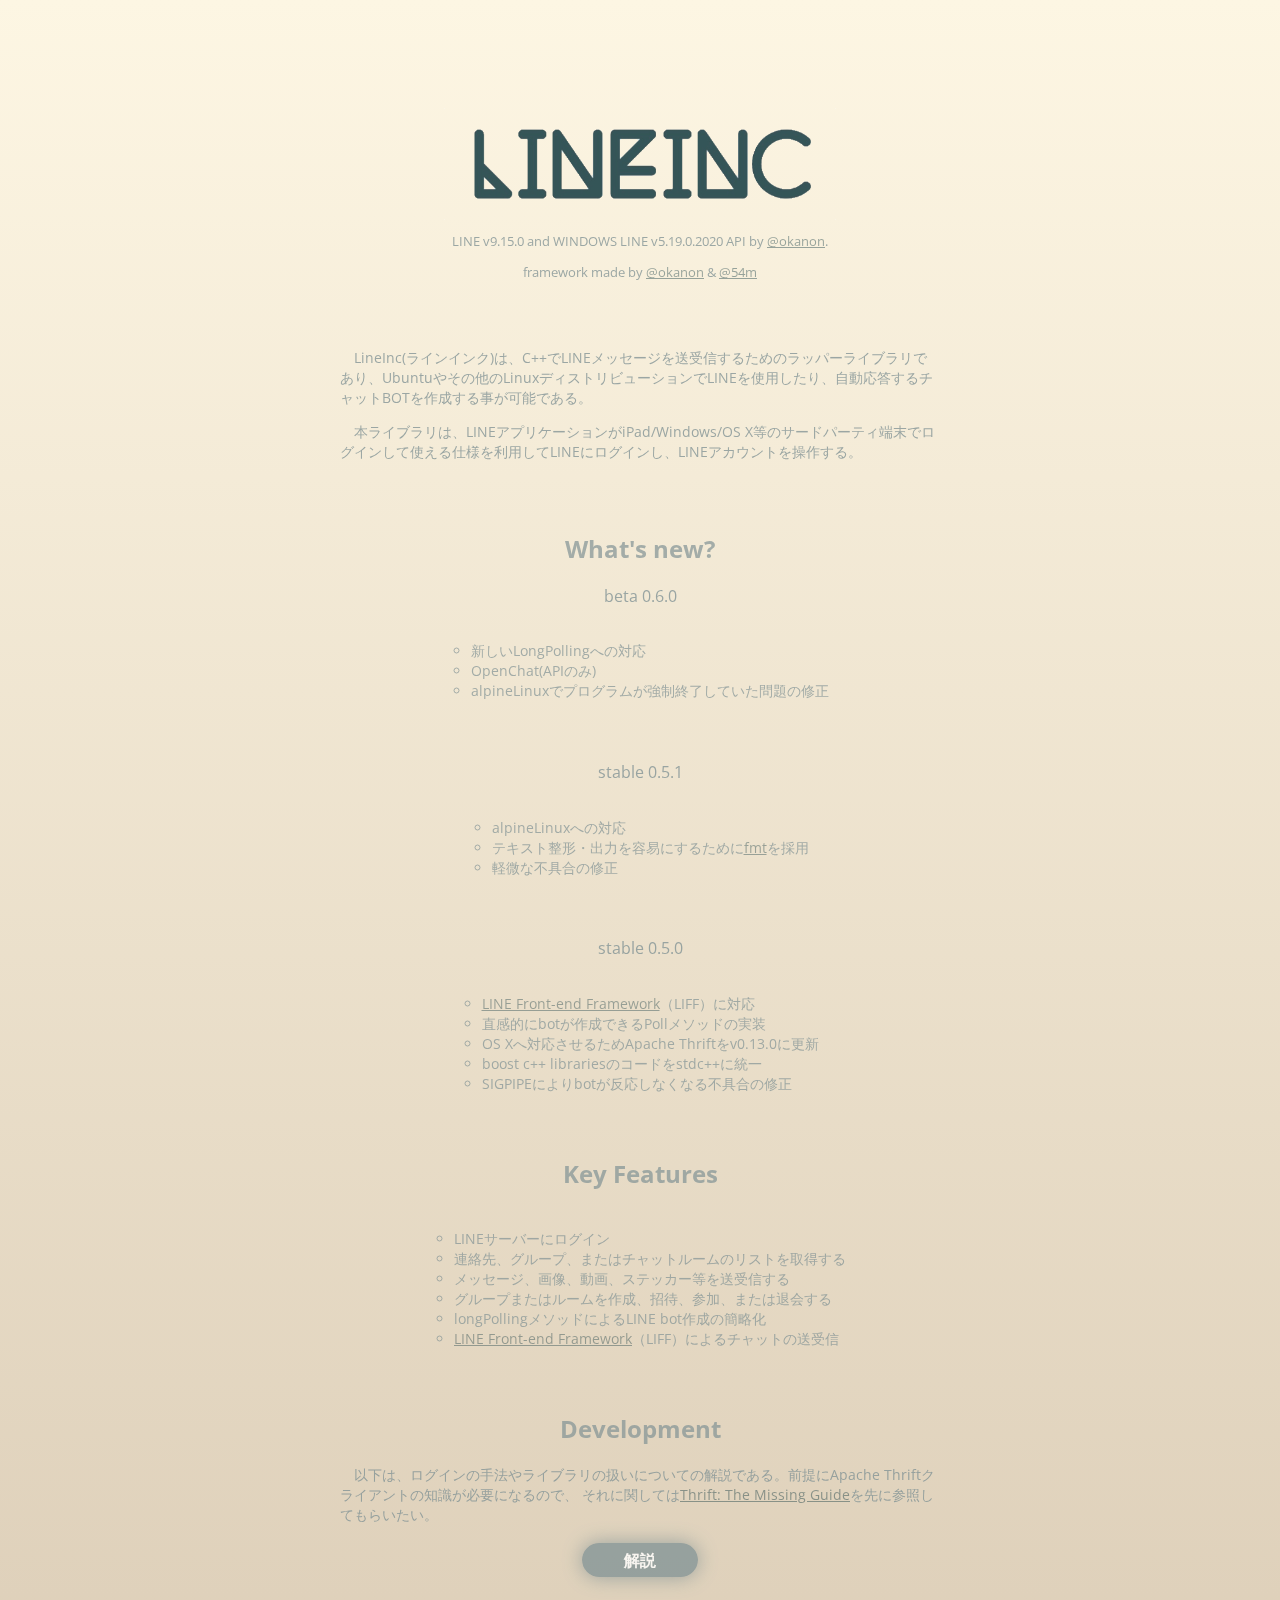
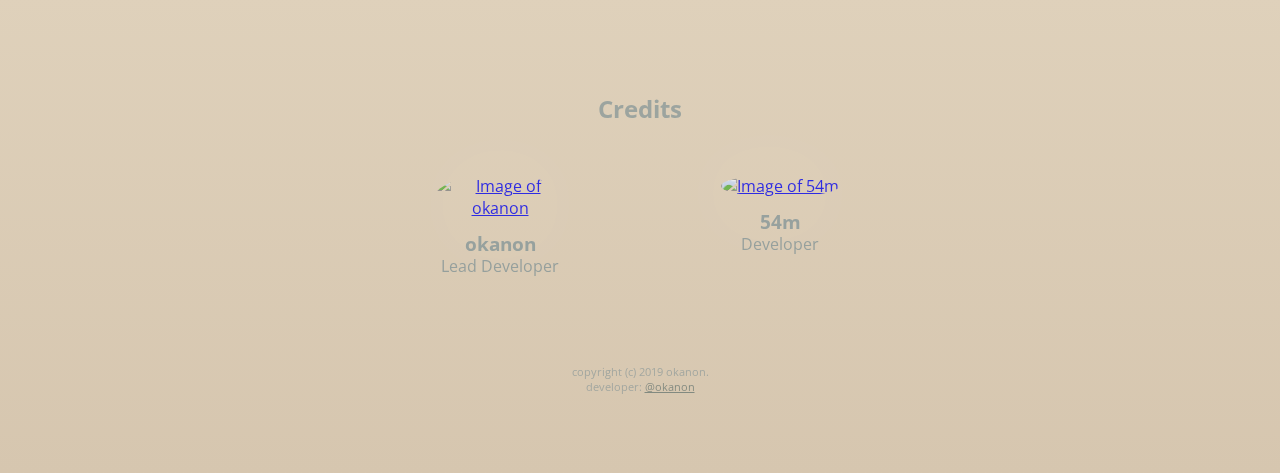
==== index.html @ 4365b8fc "Update index.html" ====
<html lang="ja">
  <head>
    <meta charset="utf-8">
    <meta http-equiv="X-UA-Compatible" content="IE=edge,chrome=1">
    <meta http-equiv="content-language" content="ja">
    <meta name="viewport" content="width=device-width, initial-scale=1, maximum-scale=1">

    <title>LineInc</title>
    <meta property="og:title" content="LineInc">
    <meta property="og:locale" content="ja_JP">
    <meta name="description" content="LineBot">
    <meta property="og:description" content="LineBot">
    <script src="https://code.jquery.com/jquery-3.2.1.min.js"></script>
 
    <link href="./css/main.css" rel="stylesheet">
    <link href="./css/home.css" rel="stylesheet">
    <link rel="stylesheet" href="https://use.fontawesome.com/releases/v5.6.1/css/all.css" integrity="sha384-gfdkjb5BdAXd+lj+gudLWI+BXq4IuLW5IT+brZEZsLFm++aCMlF1V92rMkPaX4PP" crossorigin="anonymous">
    <link href="https://fonts.googleapis.com/css?family=Open+Sans" rel="stylesheet">
  </head>

  <body>
    <a href="."><img class="logo_size" src="logo.png" ></a>
    <p class="credits-top">LINE v9.15.0 and WINDOWS LINE v5.19.0.2020 API by <a class="line-link" href="https://github.com/okanon" target="_blank">@okanon</a>.</p>
    <p class="credits-top">framework made by <a class="line-link" href="https://github.com/okanon" target="_blank">@okanon</a> &amp; <a class="line-link" href="https://github.com/54mch4n" target="_blank">@54m</a></p>
    
    <div style="padding-top: 40px;">
      <p class="description">
        LineInc(ラインインク)は、C++でLINEメッセージを送受信するためのラッパーライブラリであり、Ubuntuやその他のLinuxディストリビューションでLINEを使用したり、自動応答するチャットBOTを作成する事が可能である。
      </p>
      <p class="description">
        本ライブラリは、LINEアプリケーションがiPad/Windows/OS X等のサードパーティ端末でログインして使える仕様を利用してLINEにログインし、LINEアカウントを操作する。</p>
      </p>
    </div>
  
    <h2 style="padding-top: 50px; opacity: 0.9">What's new?</h2>
    <p>beta 0.6.0</p>
    <ol class="dotted-list">
      <li>新しいLongPollingへの対応</li>
      <li>OpenChat(APIのみ)</li>
      <li>alpineLinuxでプログラムが強制終了していた問題の修正</li>
    </ol>
  
    <p>stable 0.5.1</p>
    <ol class="dotted-list">
      <li>alpineLinuxへの対応</li>
      <li>テキスト整形・出力を容易にするために<a class="line-link" href="https://github.com/fmtlib/fmt" target="_blank">fmt</a>を採用</li>
      <li>軽微な不具合の修正</li>
    </ol>
  
    <p>stable 0.5.0</p>
    <ol class="dotted-list">
      <li><a class="line-link" href="https://developers.line.biz/ja/docs/liff/overview/">LINE Front-end Framework</a>（LIFF）に対応</li>
      <li>直感的にbotが作成できるPollメソッドの実装</li>
      <li>OS Xへ対応させるためApache Thriftをv0.13.0に更新</li>
      <li>boost c++ librariesのコードをstdc++に統一</li>
      <li>SIGPIPEによりbotが反応しなくなる不具合の修正</li>
    </ol>
  
    <h2 style="opacity: 0.9;">Key Features</h2>
    <ol class="dotted-list">
      <li>LINEサーバーにログイン</li>
      <li>連絡先、グループ、またはチャットルームのリストを取得する</li>
      <li>メッセージ、画像、動画、ステッカー等を送受信する</li>
      <li>グループまたはルームを作成、招待、参加、または退会する</li>
      <li>longPollingメソッドによるLINE bot作成の簡略化</li>
      <li><a class="line-link" href="https://developers.line.biz/ja/docs/liff/overview/">LINE Front-end Framework</a>（LIFF）によるチャットの送受信</li>
    </ol>
    
    <h2 style="opacity: 0.9;">Development</h2>
    <p class="description">
      以下は、ログインの手法やライブラリの扱いについての解説である。前提にApache Thriftクライアントの知識が必要になるので、
      それに関しては<a class="line-link" href="http://diwakergupta.github.io/thrift-missing-guide/" target="_blank">Thrift: The Missing Guide</a>を先に参照してもらいたい。
    </p>
    <div style="padding-top: 10px;">
      <a class="ellipse-btn" href="devel.html" rel="nofollow">解説</a>
    </div>
  
    <h2 style="padding-top: 100px; margin-bottom: -30px; opacity: 0.9">Credits</h2>
  
    <div class="home">
      <div id="team" class="section">
        <div class="members">
          <div data-aos="zoom-out" data-aos-duration="600">
            <a href="https://github.com/okanon" target="_blank">
              <img src="https://avatars.githubusercontent.com/okanon" alt="Image of okanon">
            </a>

            <h3 style="margin-top: -3px;">okanon</h3>
            <p style="margin-top: -20px;">Lead Developer</p>
            
            <div class="flex">
              <a class="social-icon" href="https://github.com/okanon" target="_blank">
                <i class="fab fa-github fa-lg git-color"></i>
              </a>
              <a class="social-icon" href="https://github.com/okanon" target="_blank">
                <i class="fab fa-twitter fa-lg tw-color"></i>
              </a>
            </div>
          </div>
        
          <div data-aos="zoom-out" data-aos-duration="600">
            <a href="https://www.twitter.com/__54m__" target="_blank">
              <img src="https://avatars.io/twitter/__54m__/large" alt="Image of 54m">
            </a>
          
            <h3 style="margin-top: -3px;">54m</h3>
            <p style="margin-top: -20px;">Developer</p>
          
            <a class="social-icon" href="https://www.twitter.com/__54m__" target="_blank">
              <i class="fab fa-twitter fa-lg tw-color"></i>
            </a>
          </div>
        </div>
      <div>
    </div>
  
    <footer>
      <p style="padding-top: 30px;" class="warning-message">
        copyright (c) 2019 okanon.<br>
        developer: <a class="line-link" href="https://github.com/okanon" target="_blank">@okanon</a>
      </p>
    </footer>

    <script type="text/javascript">
          $(document).ready(function () {
              $('body').fadeIn(1200);
          });
    </script>
  </body>


</html>
---- css/main.css ----
@font-face {
    font-family: "kozL";
    src: url(KozGoPr6N-Light.otf);
}

body {
    background: linear-gradient(0deg, rgb(214, 198, 175), rgb(253, 246, 227));
    color: #839496;
    font-family: 'Open Sans', Meiryo, sans-serif;
    padding-top: 100px !important;
    max-width: 980px;
    margin-right: auto;
    margin-left: auto;
    display: block;
    text-align: center !important;
    display: none;
}

.ellipse-btn {
    color: white;
    text-decoration: none;
    background: #839496;
    box-shadow: 0px 0px 20px #839496;
    padding-top: 6px !important;
    padding-right: 42px !important;
    padding-left: 42px !important;
    padding-bottom: 6px !important;
    border-radius: 100px;
    font-weight: bold;
}

.credits-top {
    font-size: 0.80em;
    padding-right: 10px;
    padding-left: 10px;
    color: rgba(131, 148 150, 0.5);
}

.dotted-list {
    display: inline-block;
    padding: 30px;
    padding-left: 50px;
    padding-top: 5px !important;
    text-align: left;
    opacity: 0.9;
    list-style-type: circle;
    font-size: 0.85em;
}

.warning-message {
    font-size: 0.7em;
    color: rgba(131, 148, 150, 0.8);
}

.line-link {
    color: rgba(0, 43, 54, 0.5);
    text-decoration: underline;
}

.logo_size {
    width: 40%;
}

@media only screen and (max-device-width: 480px) {
    .logo_size {
        width: 50%;
    }
}

.description {
    max-width: 600px;
    margin-left: auto;
    margin-right: auto;
    text-align: left;
    font-size: 14px;
    text-indent: 1em;
}

.tw-color {
    color: #5da8dc !important;
    }

.git-color {
    color: #000 !important;
}
    
.flex {
    display: flex;
    flex-direction: row;
    justify-content: space-around;
    width: 70px;
}
---- css/home.css ----
.home {
  text-align: center
}

.home .section {
  display: flex;
  flex-direction: column;
  align-items: center;
  justify-content: center;
  padding: 60px
}

.home .section .icon-mock {
  border-radius: 30px;
  background: #3498DB;
  color: #fff;
  width: 120px;
  height: 120px;
  text-align: center;
  font-weight: 600;
  font-size: 30px;
  display: flex;
  align-items: center;
  justify-content: center
}

.home .section>div {
  max-width: 1200px
}

@media (max-width: 420px) {
  .home .section {
    padding: 40px
  }
}

@media (max-width: 420px) {
  .home .section#about .iphone {
    width: 85%;
    margin-bottom: 40px
  }
}

.home .section#team h2 {
  margin-bottom: 65px
}

.home .section#team .members {
  display: flex;
  flex-direction: row;
  flex-wrap: wrap;
  justify-content: center;
  margin-bottom: 10px
}

.home .section#team .members>div {
  display: flex;
  flex-direction: column;
  align-items: center;
  margin: 20px;
  margin-bottom: 20px;
  margin-top: 20px;
  transition: 0.8s cubic-bezier(0.2, 0.8, 0.2, 1);
  min-width: 240px
}

.home .section#team .members>div>a>img {
  border-radius: 50%;
  max-width: 130px;
  margin-bottom: 15px;
  transition: 0.8s cubic-bezier(0.2, 0.8, 0.2, 1);
  -webkit-filter: drop-shadow(0px 6px 50px #efefef);
  filter: drop-shadow(0px 6px 50px #efefef)
}

.home .section#team .members>div>a>img:hover {
  transform: scale(1.1, 1.1);
  transform: translateY(-5px)
}

.home .section#team .members>div>a>img:active {
  transform: scale(0.95);
  opacity: 0.7
}

}

.home .section#team .members>div .social-icon {
  font-size: 20px
}

.home .section#team .members>div .social-icon:hover {
  opacity: 0.7
}

.home .section#team .members>div .social-icon:active {
  opacity: 0.5
}

@media (max-width: 420px) {
  .home .section#team .members>div>a>img {
    margin-bottom: 10px;
    max-width: 95px
  }
  .home .section#team .members>div h3 {
    font-size: 20px
  }
  .home .section#team .members>div p {
    font-size: 16px
  }
}
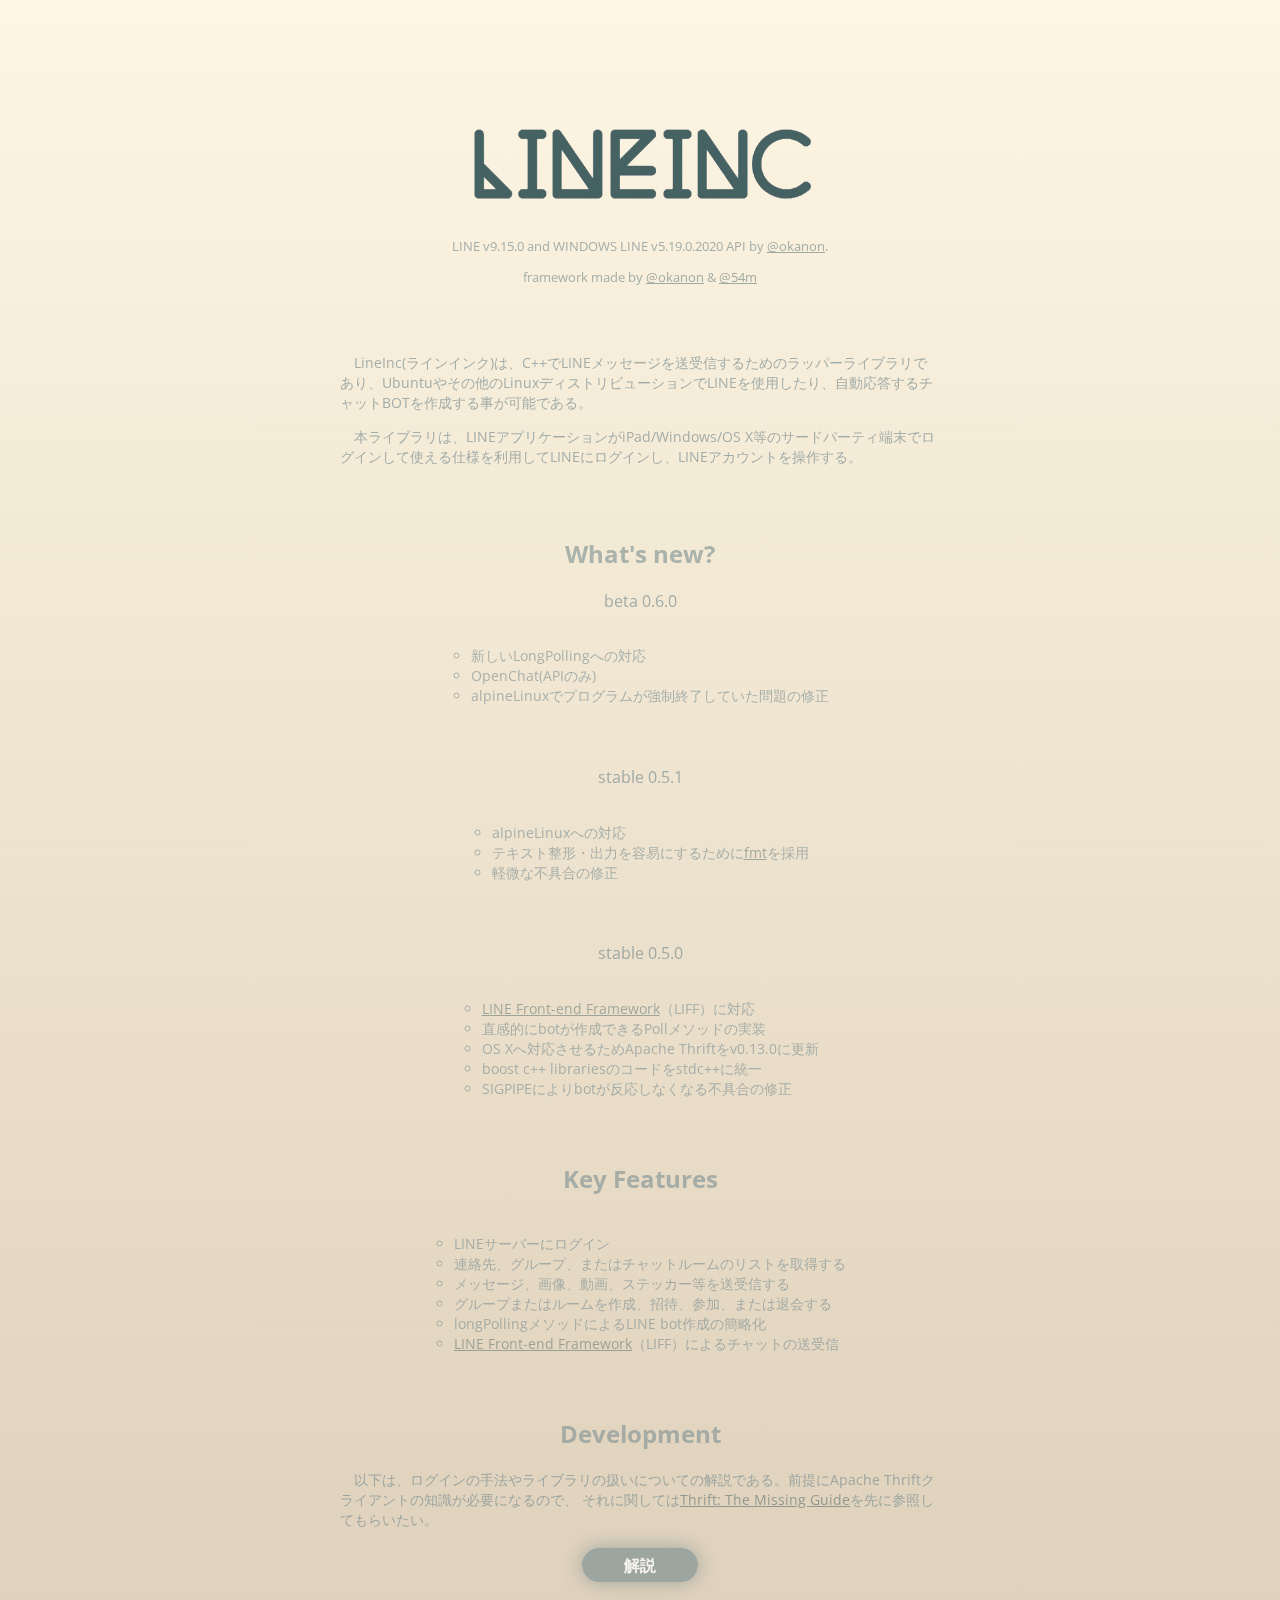
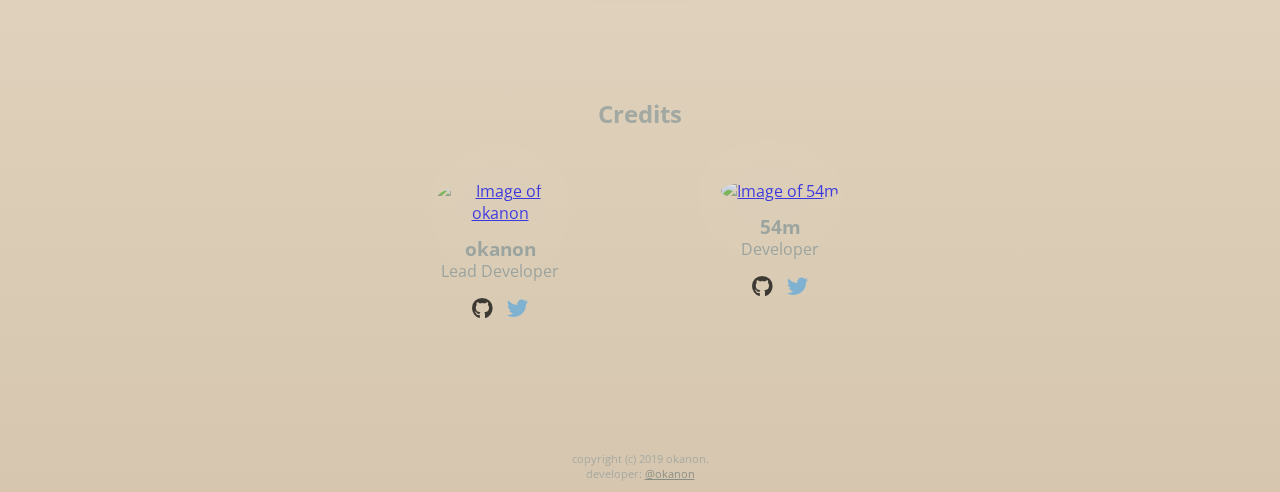
==== commit e6f44bdd: "Update index.html" ====
--- a/index.html
+++ b/index.html
@@ -1,132 +1,129 @@
+<!DOCTYPE html>
 <html lang="ja">
-  <head>
+<head>
     <meta charset="utf-8">
-    <meta http-equiv="X-UA-Compatible" content="IE=edge,chrome=1">
-    <meta http-equiv="content-language" content="ja">
-    <meta name="viewport" content="width=device-width, initial-scale=1, maximum-scale=1">
+    <meta content="IE=edge,chrome=1" http-equiv="X-UA-Compatible">
+    <meta content="ja" http-equiv="content-language">
+    <meta content="width=device-width, initial-scale=1, maximum-scale=1" name="viewport">
 
     <title>LineInc</title>
-    <meta property="og:title" content="LineInc">
-    <meta property="og:locale" content="ja_JP">
-    <meta name="description" content="LineBot">
-    <meta property="og:description" content="LineBot">
+    <meta content="LineInc" property="og:title">
+    <meta content="ja_JP" property="og:locale">
+    <meta content="LineBot" name="description">
+    <meta content="LineBot" property="og:description">
     <script src="https://code.jquery.com/jquery-3.2.1.min.js"></script>
- 
-    <link href="./css/main.css" rel="stylesheet">
-    <link href="./css/home.css" rel="stylesheet">
-    <link rel="stylesheet" href="https://use.fontawesome.com/releases/v5.6.1/css/all.css" integrity="sha384-gfdkjb5BdAXd+lj+gudLWI+BXq4IuLW5IT+brZEZsLFm++aCMlF1V92rMkPaX4PP" crossorigin="anonymous">
+
+    <link href="css/main.css" rel="stylesheet">
+    <link href="css/home.css" rel="stylesheet">
+    <link href="https://use.fontawesome.com/releases/v5.6.1/css/all.css" rel="stylesheet">
     <link href="https://fonts.googleapis.com/css?family=Open+Sans" rel="stylesheet">
-  </head>
-
-  <body>
-    <a href="."><img class="logo_size" src="logo.png" ></a>
+</head>
+<body>
+    <a href="."><img class="logo_size" src="logo.png"></a>
     <p class="credits-top">LINE v9.15.0 and WINDOWS LINE v5.19.0.2020 API by <a class="line-link" href="https://github.com/okanon" target="_blank">@okanon</a>.</p>
     <p class="credits-top">framework made by <a class="line-link" href="https://github.com/okanon" target="_blank">@okanon</a> &amp; <a class="line-link" href="https://github.com/54mch4n" target="_blank">@54m</a></p>
-    
+
     <div style="padding-top: 40px;">
-      <p class="description">
-        LineInc(ラインインク)は、C++でLINEメッセージを送受信するためのラッパーライブラリであり、Ubuntuやその他のLinuxディストリビューションでLINEを使用したり、自動応答するチャットBOTを作成する事が可能である。
-      </p>
-      <p class="description">
-        本ライブラリは、LINEアプリケーションがiPad/Windows/OS X等のサードパーティ端末でログインして使える仕様を利用してLINEにログインし、LINEアカウントを操作する。</p>
-      </p>
+        <p class="description">LineInc(ラインインク)は、C++でLINEメッセージを送受信するためのラッパーライブラリであり、Ubuntuやその他のLinuxディストリビューションでLINEを使用したり、自動応答するチャットBOTを作成する事が可能である。</p>
+        <p class="description">本ライブラリは、LINEアプリケーションがiPad/Windows/OS X等のサードパーティ端末でログインして使える仕様を利用してLINEにログインし、LINEアカウントを操作する。</p>
+        <p></p>
     </div>
-  
+
     <h2 style="padding-top: 50px; opacity: 0.9">What's new?</h2>
     <p>beta 0.6.0</p>
     <ol class="dotted-list">
-      <li>新しいLongPollingへの対応</li>
-      <li>OpenChat(APIのみ)</li>
-      <li>alpineLinuxでプログラムが強制終了していた問題の修正</li>
+        <li>新しいLongPollingへの対応</li>
+        <li>OpenChat(APIのみ)</li>
+        <li>alpineLinuxでプログラムが強制終了していた問題の修正</li>
     </ol>
-  
+
     <p>stable 0.5.1</p>
     <ol class="dotted-list">
-      <li>alpineLinuxへの対応</li>
-      <li>テキスト整形・出力を容易にするために<a class="line-link" href="https://github.com/fmtlib/fmt" target="_blank">fmt</a>を採用</li>
-      <li>軽微な不具合の修正</li>
+        <li>alpineLinuxへの対応</li>
+        <li>
+            テキスト整形・出力を容易にするために<a class="line-link" href="https://github.com/fmtlib/fmt" target="_blank">fmt</a>を採用
+        </li>
+        <li>軽微な不具合の修正</li>
     </ol>
-  
+
     <p>stable 0.5.0</p>
     <ol class="dotted-list">
-      <li><a class="line-link" href="https://developers.line.biz/ja/docs/liff/overview/">LINE Front-end Framework</a>（LIFF）に対応</li>
-      <li>直感的にbotが作成できるPollメソッドの実装</li>
-      <li>OS Xへ対応させるためApache Thriftをv0.13.0に更新</li>
-      <li>boost c++ librariesのコードをstdc++に統一</li>
-      <li>SIGPIPEによりbotが反応しなくなる不具合の修正</li>
+        <li>
+            <a class="line-link" href="https://developers.line.biz/ja/docs/liff/overview/">LINE Front-end Framework</a>（LIFF）に対応
+        </li>
+        <li>直感的にbotが作成できるPollメソッドの実装</li>
+        <li>OS Xへ対応させるためApache Thriftをv0.13.0に更新</li>
+        <li>boost c++ librariesのコードをstdc++に統一</li>
+        <li>SIGPIPEによりbotが反応しなくなる不具合の修正</li>
     </ol>
-  
+
     <h2 style="opacity: 0.9;">Key Features</h2>
     <ol class="dotted-list">
-      <li>LINEサーバーにログイン</li>
-      <li>連絡先、グループ、またはチャットルームのリストを取得する</li>
-      <li>メッセージ、画像、動画、ステッカー等を送受信する</li>
-      <li>グループまたはルームを作成、招待、参加、または退会する</li>
-      <li>longPollingメソッドによるLINE bot作成の簡略化</li>
-      <li><a class="line-link" href="https://developers.line.biz/ja/docs/liff/overview/">LINE Front-end Framework</a>（LIFF）によるチャットの送受信</li>
+        <li>LINEサーバーにログイン</li>
+        <li>連絡先、グループ、またはチャットルームのリストを取得する</li>
+        <li>メッセージ、画像、動画、ステッカー等を送受信する</li>
+        <li>グループまたはルームを作成、招待、参加、または退会する</li>
+        <li>longPollingメソッドによるLINE bot作成の簡略化</li>
+        <li>
+            <a class="line-link" href="https://developers.line.biz/ja/docs/liff/overview/">LINE Front-end Framework</a>（LIFF）によるチャットの送受信
+        </li>
     </ol>
-    
+
     <h2 style="opacity: 0.9;">Development</h2>
-    <p class="description">
-      以下は、ログインの手法やライブラリの扱いについての解説である。前提にApache Thriftクライアントの知識が必要になるので、
-      それに関しては<a class="line-link" href="http://diwakergupta.github.io/thrift-missing-guide/" target="_blank">Thrift: The Missing Guide</a>を先に参照してもらいたい。
-    </p>
+    <p class="description">以下は、ログインの手法やライブラリの扱いについての解説である。前提にApache Thriftクライアントの知識が必要になるので、 それに関しては<a class="line-link" href="http://diwakergupta.github.io/thrift-missing-guide/" target="_blank">Thrift: The Missing Guide</a>を先に参照してもらいたい。</p>
     <div style="padding-top: 10px;">
-      <a class="ellipse-btn" href="devel.html" rel="nofollow">解説</a>
+        <a class="ellipse-btn" href="devel.html" rel="nofollow">解説</a>
     </div>
-  
+
+
     <h2 style="padding-top: 100px; margin-bottom: -30px; opacity: 0.9">Credits</h2>
-  
     <div class="home">
-      <div id="team" class="section">
-        <div class="members">
-          <div data-aos="zoom-out" data-aos-duration="600">
-            <a href="https://github.com/okanon" target="_blank">
-              <img src="https://avatars.githubusercontent.com/okanon" alt="Image of okanon">
-            </a>
+        <div class="section" id="team">
+            <div class="members">
+                <div data-aos="zoom-out" data-aos-duration="600">
+                    <a href="https://github.com/okanon" target="_blank"><img alt="Image of okanon" src="https://avatars.githubusercontent.com/okanon"></a>
+                    <h3 style="margin-top: -3px;">okanon</h3>
+                    <p style="margin-top: -20px;">Lead Developer</p>
+                    <div class="flex">
+                        <a class="social-icon" href="https://github.com/okanon" target="_blank">
+                            <i class="fab fa-github fa-lg git-color"></i>
+                        </a>
+                        <a class="social-icon" href="https://github.com/okanon" target="_blank">
+                            <i class="fab fa-twitter fa-lg tw-color"></i>
+                        </a>
+                    </div>
+                </div>
 
-            <h3 style="margin-top: -3px;">okanon</h3>
-            <p style="margin-top: -20px;">Lead Developer</p>
-            
-            <div class="flex">
-              <a class="social-icon" href="https://github.com/okanon" target="_blank">
-                <i class="fab fa-github fa-lg git-color"></i>
-              </a>
-              <a class="social-icon" href="https://github.com/okanon" target="_blank">
-                <i class="fab fa-twitter fa-lg tw-color"></i>
-              </a>
+                <div data-aos="zoom-out" data-aos-duration="600">
+                    <a href="https://www.twitter.com/__54m__" target="_blank"><img alt="Image of 54m" src="https://avatars.io/twitter/__54m__/large"></a>
+                    <h3 style="margin-top: -3px;">54m</h3>
+                    <p style="margin-top: -20px;">Developer</p>
+                    <div class="flex">
+                        <a class="social-icon" href="https://github.com/54mch4n" target="_blank">
+                            <i class="fab fa-github fa-lg git-color"></i>
+                        </a>
+                        <a class="social-icon" href="https://www.twitter.com/__54m__" target="_blank">
+                            <i class="fab fa-twitter fa-lg tw-color"></i>
+                        </a>
+                    </div>
+                    
+                </div>
+
             </div>
-          </div>
-        
-          <div data-aos="zoom-out" data-aos-duration="600">
-            <a href="https://www.twitter.com/__54m__" target="_blank">
-              <img src="https://avatars.io/twitter/__54m__/large" alt="Image of 54m">
-            </a>
-          
-            <h3 style="margin-top: -3px;">54m</h3>
-            <p style="margin-top: -20px;">Developer</p>
-          
-            <a class="social-icon" href="https://www.twitter.com/__54m__" target="_blank">
-              <i class="fab fa-twitter fa-lg tw-color"></i>
-            </a>
-          </div>
         </div>
-      <div>
     </div>
-  
+
     <footer>
-      <p style="padding-top: 30px;" class="warning-message">
-        copyright (c) 2019 okanon.<br>
-        developer: <a class="line-link" href="https://github.com/okanon" target="_blank">@okanon</a>
-      </p>
+        <p class="warning-message" style="padding-top: 30px;">
+            copyright (c) 2019 okanon.<br>
+            developer: <a class="line-link" href="https://github.com/okanon" target="_blank">@okanon</a>
+        </p>
     </footer>
 
     <script type="text/javascript">
-          $(document).ready(function () {
-              $('body').fadeIn(1200);
-          });
+        $(document).ready(function () {
+            $('body').fadeIn(1200);
+        });
     </script>
-  </body>
-
-
+</body>
 </html>
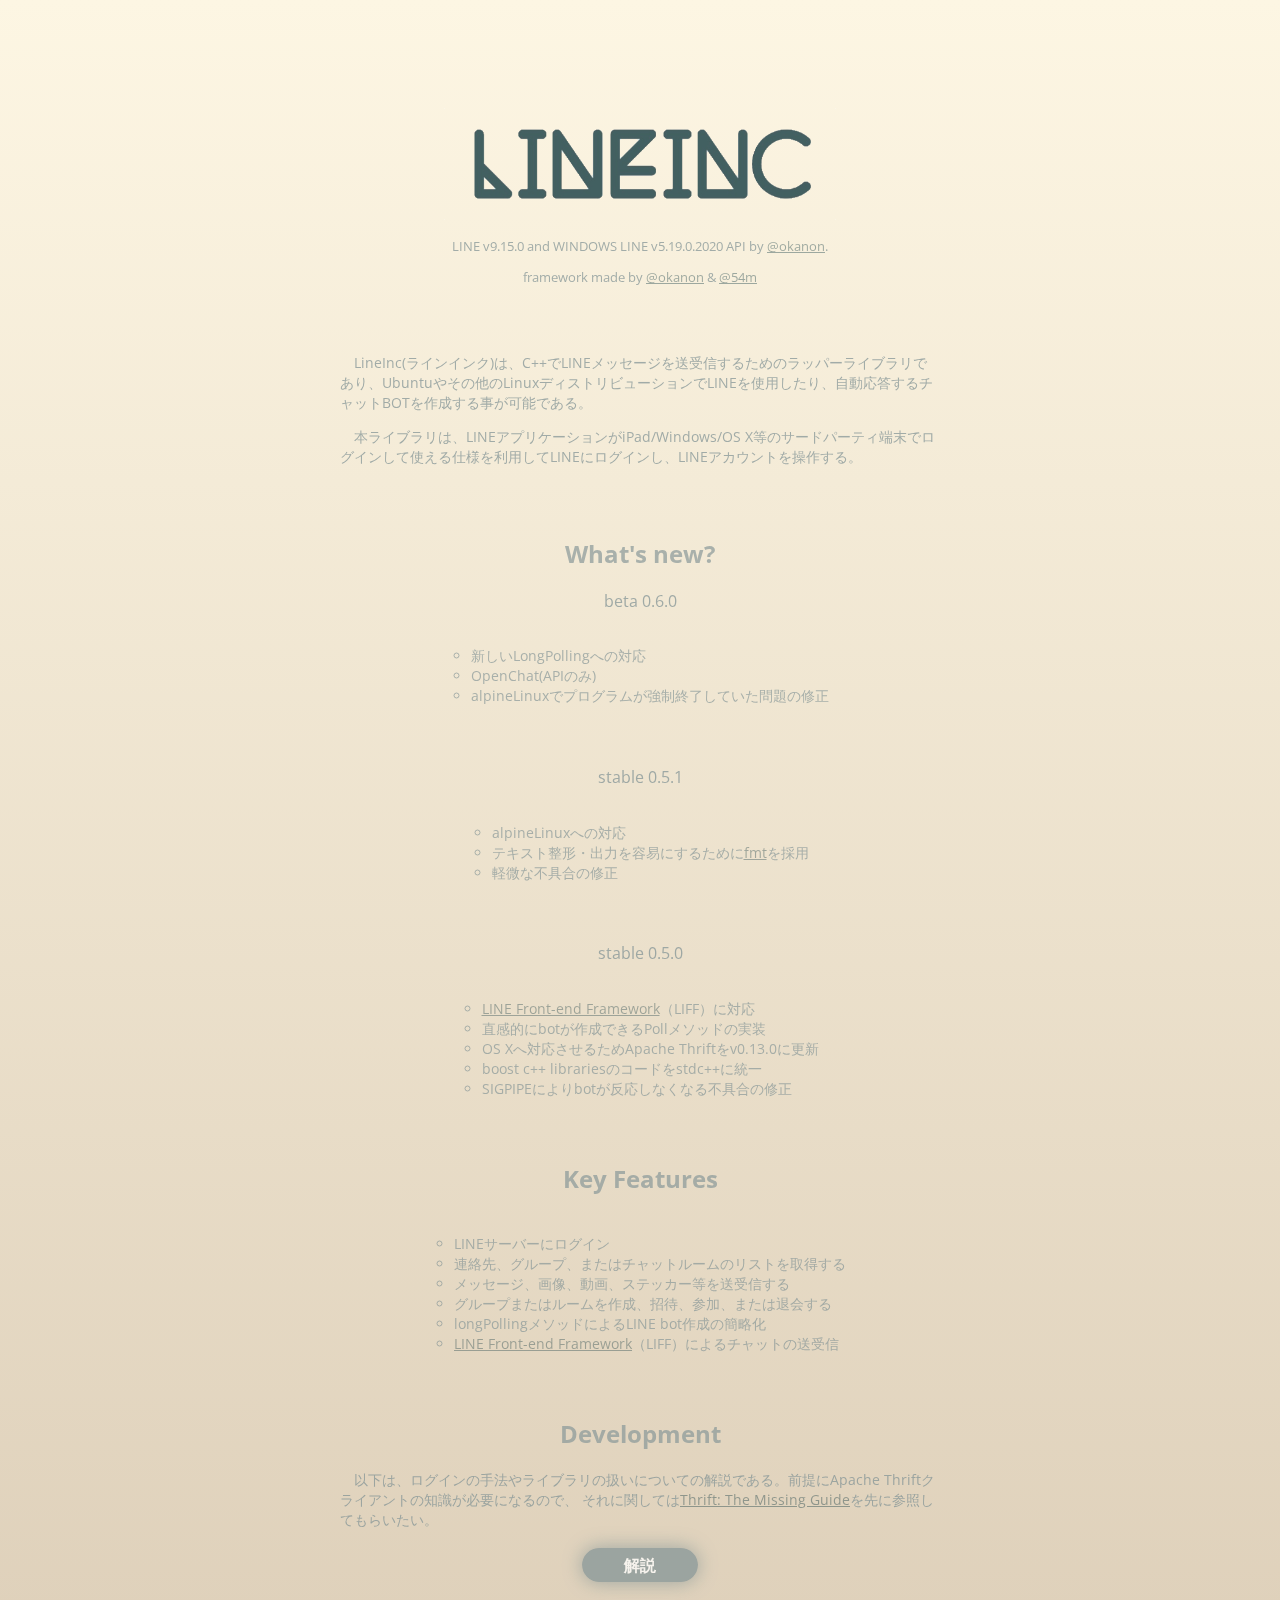
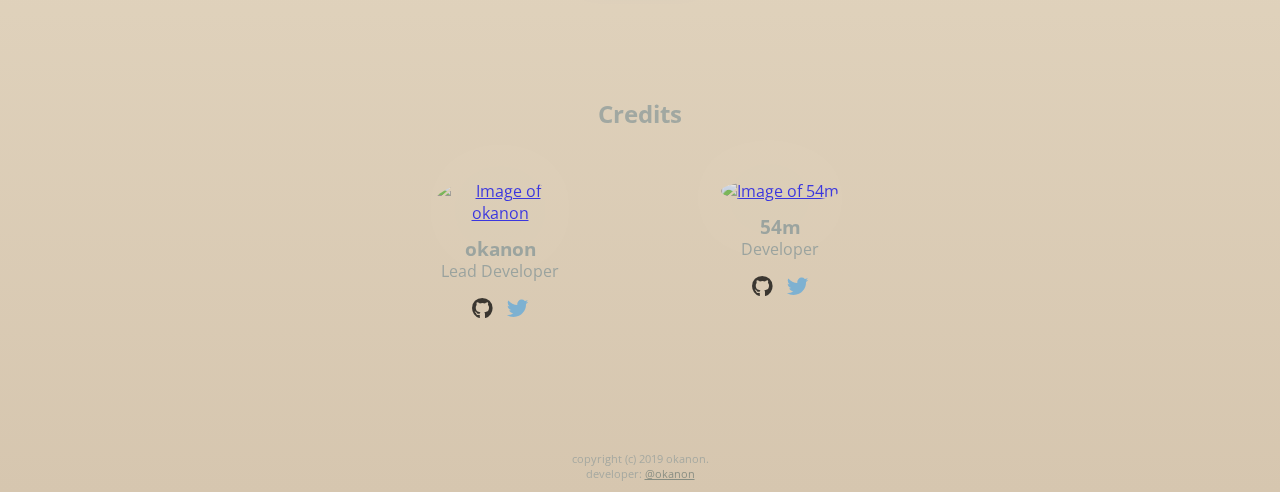
==== commit f62ddc4d: "Update index.html" ====
--- a/index.html
+++ b/index.html
@@ -106,9 +106,7 @@
                             <i class="fab fa-twitter fa-lg tw-color"></i>
                         </a>
                     </div>
-                    
                 </div>
-
             </div>
         </div>
     </div>
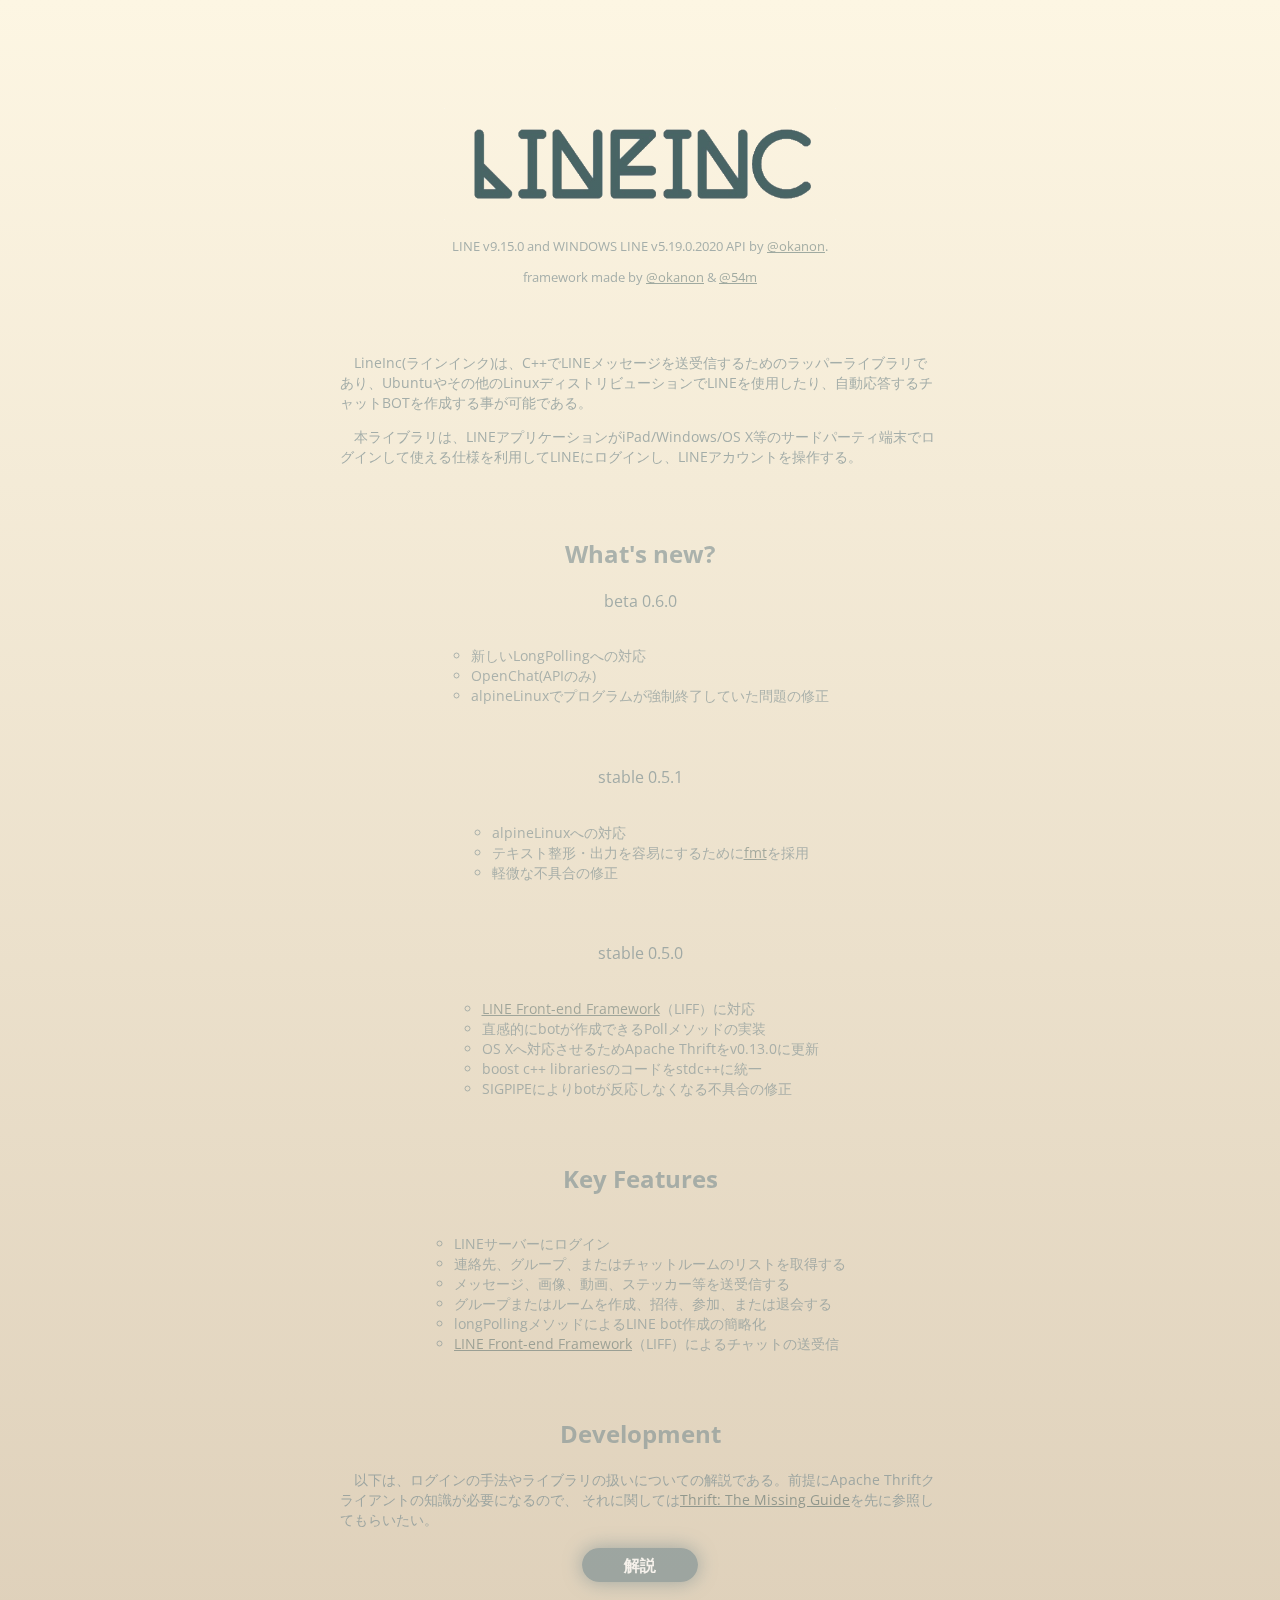
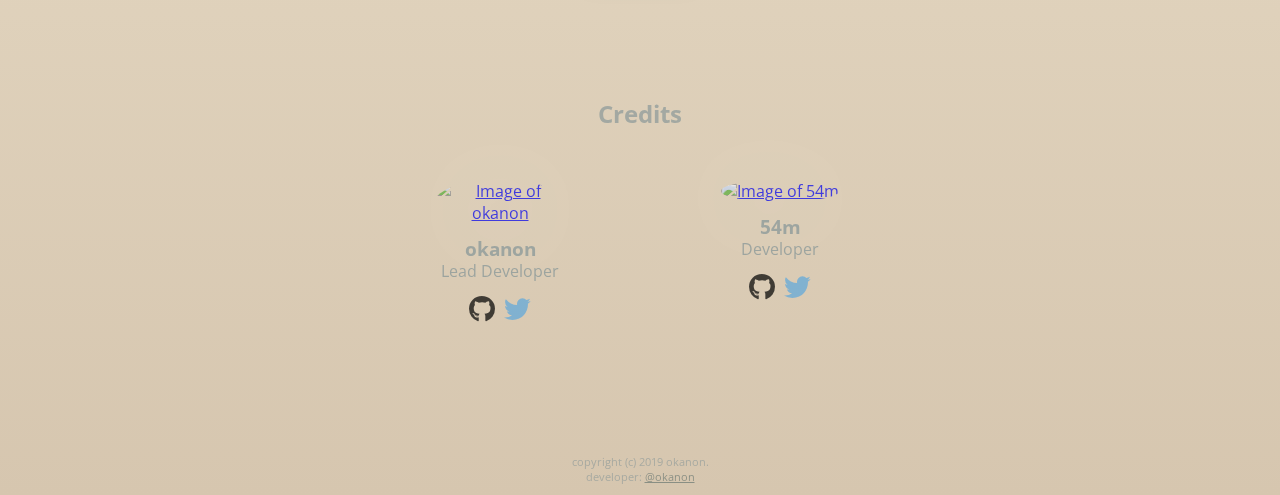
==== commit ed5e9b41: "Update index.html" ====
--- a/index.html
+++ b/index.html
@@ -77,7 +77,7 @@
 
 
     <h2 style="padding-top: 100px; margin-bottom: -30px; opacity: 0.9">Credits</h2>
-    <div class="home">
+    <div class="credits">
         <div class="section" id="team">
             <div class="members">
                 <div data-aos="zoom-out" data-aos-duration="600">
--- a/css/main.css
+++ b/css/main.css
@@ -90,4 +90,5 @@
     flex-direction: row;
     justify-content: space-around;
     width: 70px;
+    margin-top: -2px;
 }
--- a/css/home.css
+++ b/css/home.css
@@ -1,112 +1,111 @@
-
-.home {
-  text-align: center
+.credits {
+    text-align: center
 }
 
-.home .section {
-  display: flex;
-  flex-direction: column;
-  align-items: center;
-  justify-content: center;
-  padding: 60px
+.credits .section {
+    display: flex;
+    flex-direction: column;
+    align-items: center;
+    justify-content: center;
+    padding: 60px
 }
 
-.home .section .icon-mock {
-  border-radius: 30px;
-  background: #3498DB;
-  color: #fff;
-  width: 120px;
-  height: 120px;
-  text-align: center;
-  font-weight: 600;
-  font-size: 30px;
-  display: flex;
-  align-items: center;
-  justify-content: center
+.credits .section .icon-mock {
+    border-radius: 30px;
+    background: #3498DB;
+    color: #fff;
+    width: 120px;
+    height: 120px;
+    text-align: center;
+    font-weight: 600;
+    font-size: 30px;
+    display: flex;
+    align-items: center;
+    justify-content: center
 }
 
-.home .section>div {
-  max-width: 1200px
+.credits .section > div {
+    max-width: 1200px
 }
 
 @media (max-width: 420px) {
-  .home .section {
-    padding: 40px
-  }
+    .credits .section {
+        padding: 40px
+    }
 }
 
 @media (max-width: 420px) {
-  .home .section#about .iphone {
-    width: 85%;
-    margin-bottom: 40px
-  }
+    .credits .section#about .iphone {
+        width: 85%;
+        margin-bottom: 40px
+    }
 }
 
-.home .section#team h2 {
-  margin-bottom: 65px
+.credits .section#team h2 {
+    margin-bottom: 65px
 }
 
-.home .section#team .members {
-  display: flex;
-  flex-direction: row;
-  flex-wrap: wrap;
-  justify-content: center;
-  margin-bottom: 10px
+.credits .section#team .members {
+    display: flex;
+    flex-direction: row;
+    flex-wrap: wrap;
+    justify-content: center;
+    margin-bottom: 10px
 }
 
-.home .section#team .members>div {
-  display: flex;
-  flex-direction: column;
-  align-items: center;
-  margin: 20px;
-  margin-bottom: 20px;
-  margin-top: 20px;
-  transition: 0.8s cubic-bezier(0.2, 0.8, 0.2, 1);
-  min-width: 240px
+.credits .section#team .members > div {
+    display: flex;
+    flex-direction: column;
+    align-items: center;
+    margin: 20px;
+    margin-bottom: 20px;
+    margin-top: 20px;
+    transition: 0.8s cubic-bezier(0.2, 0.8, 0.2, 1);
+    min-width: 240px
 }
 
-.home .section#team .members>div>a>img {
-  border-radius: 50%;
-  max-width: 130px;
-  margin-bottom: 15px;
-  transition: 0.8s cubic-bezier(0.2, 0.8, 0.2, 1);
-  -webkit-filter: drop-shadow(0px 6px 50px #efefef);
-  filter: drop-shadow(0px 6px 50px #efefef)
+.credits .section#team .members > div > a > img {
+    border-radius: 50%;
+    max-width: 130px;
+    margin-bottom: 15px;
+    transition: 0.8s cubic-bezier(0.2, 0.8, 0.2, 1);
+    -webkit-filter: drop-shadow(0px 6px 50px #efefef);
+    filter: drop-shadow(0px 6px 50px #efefef)
 }
 
-.home .section#team .members>div>a>img:hover {
-  transform: scale(1.1, 1.1);
-  transform: translateY(-5px)
+.credits .section#team .members > div > a > img:hover {
+    transform: scale(1.1, 1.1);
+    transform: translateY(-5px)
 }
 
-.home .section#team .members>div>a>img:active {
-  transform: scale(0.95);
-  opacity: 0.7
+.credits .section#team .members > div > a > img:active {
+    transform: scale(0.95);
+    opacity: 0.7
 }
 
+.credits .section#team .members > div .social-icon {
+    font-size: 20px
 }
 
-.home .section#team .members>div .social-icon {
-  font-size: 20px
+.credits .section#team .members > div .social-icon:hover {
+    opacity: 0.7
 }
 
-.home .section#team .members>div .social-icon:hover {
-  opacity: 0.7
-}
-
-.home .section#team .members>div .social-icon:active {
-  opacity: 0.5
+.credits .section#team .members > div .social-icon:active {
+    opacity: 0.5
 }
 
 @media (max-width: 420px) {
-  .home .section#team .members>div>a>img {
-    margin-bottom: 10px;
-    max-width: 95px
-  }
-  .home .section#team .members>div h3 {
-    font-size: 20px
-  }
-  .home .section#team .members>div p {
-    font-size: 16px
-  }
+    .credits .section#team .members > div > a > img {
+        margin-bottom: 10px;
+        max-width: 95px
+    }
+
+    .credits .section#team .members > div h3 {
+        font-size: 20px
+    }
+
+    .credits .section#team .members > div p {
+        font-size: 16px
+    }
 }
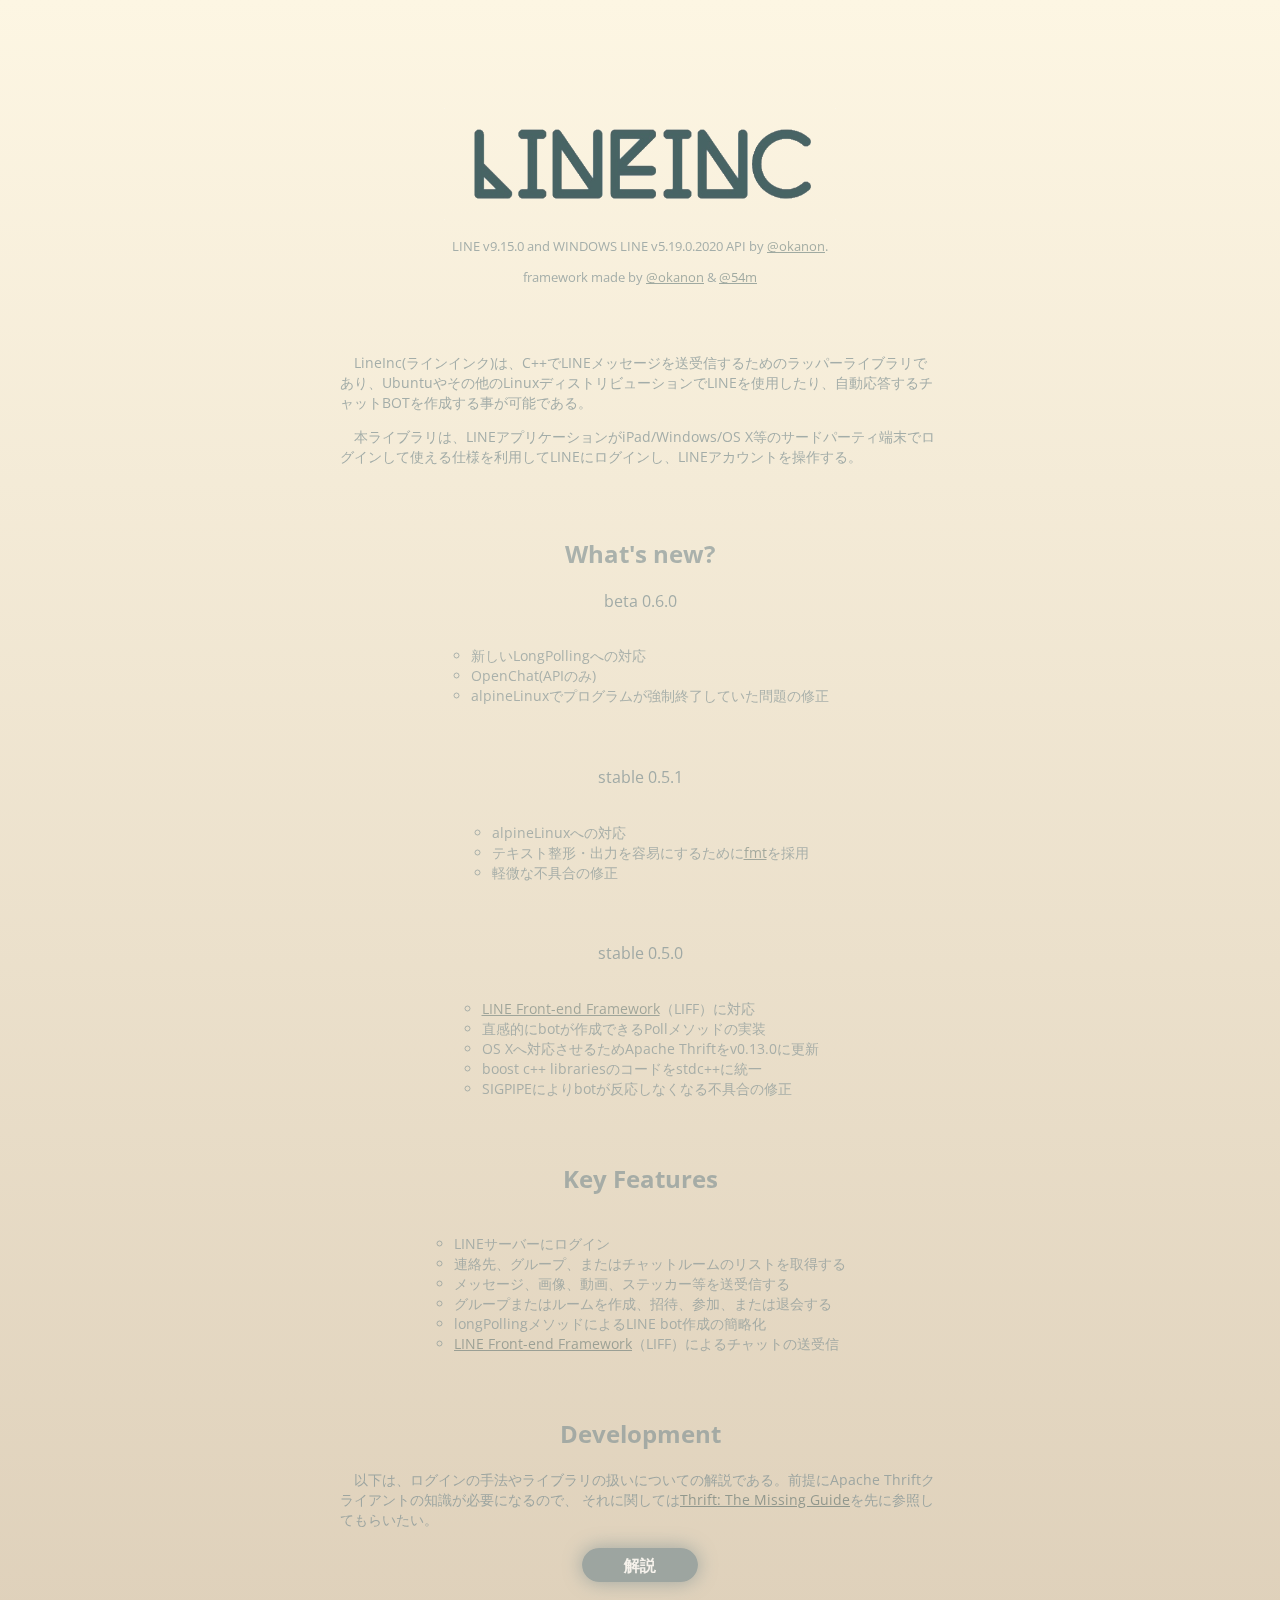
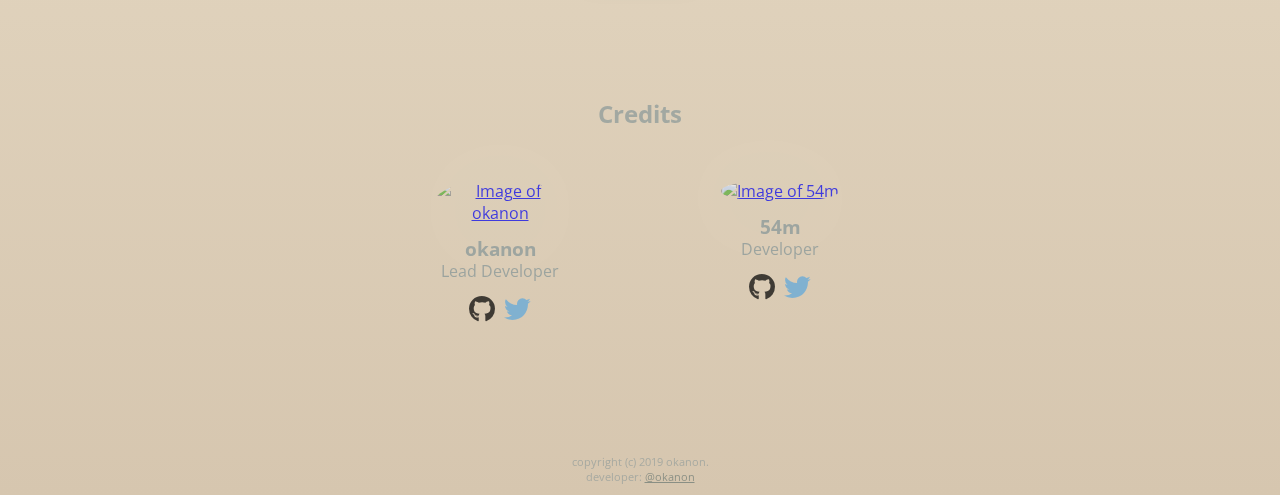
==== commit b0592931: "Update index.html" ====
--- a/index.html
+++ b/index.html
@@ -14,7 +14,7 @@
     <script src="https://code.jquery.com/jquery-3.2.1.min.js"></script>
 
     <link href="css/main.css" rel="stylesheet">
-    <link href="css/home.css" rel="stylesheet">
+    <link href="css/credits.css" rel="stylesheet">
     <link href="https://use.fontawesome.com/releases/v5.6.1/css/all.css" rel="stylesheet">
     <link href="https://fonts.googleapis.com/css?family=Open+Sans" rel="stylesheet">
 </head>
--- a/css/credits.css
+++ b/css/credits.css
@@ -0,0 +1,111 @@
+.credits {
+    text-align: center
+}
+
+.credits .section {
+    display: flex;
+    flex-direction: column;
+    align-items: center;
+    justify-content: center;
+    padding: 60px
+}
+
+.credits .section .icon-mock {
+    border-radius: 30px;
+    background: #3498DB;
+    color: #fff;
+    width: 120px;
+    height: 120px;
+    text-align: center;
+    font-weight: 600;
+    font-size: 30px;
+    display: flex;
+    align-items: center;
+    justify-content: center
+}
+
+.credits .section > div {
+    max-width: 1200px
+}
+
+@media (max-width: 420px) {
+    .credits .section {
+        padding: 40px
+    }
+}
+
+@media (max-width: 420px) {
+    .credits .section#about .iphone {
+        width: 85%;
+        margin-bottom: 40px
+    }
+}
+
+.credits .section#team h2 {
+    margin-bottom: 65px
+}
+
+.credits .section#team .members {
+    display: flex;
+    flex-direction: row;
+    flex-wrap: wrap;
+    justify-content: center;
+    margin-bottom: 10px
+}
+
+.credits .section#team .members > div {
+    display: flex;
+    flex-direction: column;
+    align-items: center;
+    margin: 20px;
+    margin-bottom: 20px;
+    margin-top: 20px;
+    transition: 0.8s cubic-bezier(0.2, 0.8, 0.2, 1);
+    min-width: 240px
+}
+
+.credits .section#team .members > div > a > img {
+    border-radius: 50%;
+    max-width: 130px;
+    margin-bottom: 15px;
+    transition: 0.8s cubic-bezier(0.2, 0.8, 0.2, 1);
+    -webkit-filter: drop-shadow(0px 6px 50px #efefef);
+    filter: drop-shadow(0px 6px 50px #efefef)
+}
+
+.credits .section#team .members > div > a > img:hover {
+    transform: scale(1.1, 1.1);
+    transform: translateY(-5px)
+}
+
+.credits .section#team .members > div > a > img:active {
+    transform: scale(0.95);
+    opacity: 0.7
+}
+
+.credits .section#team .members > div .social-icon {
+    font-size: 20px
+}
+
+.credits .section#team .members > div .social-icon:hover {
+    opacity: 0.7
+}
+
+.credits .section#team .members > div .social-icon:active {
+    opacity: 0.5
+}
+
+@media (max-width: 420px) {
+    .credits .section#team .members > div > a > img {
+        margin-bottom: 10px;
+        max-width: 95px
+    }
+
+    .credits .section#team .members > div h3 {
+        font-size: 20px
+    }
+
+    .credits .section#team .members > div p {
+        font-size: 16px
+    }
+}
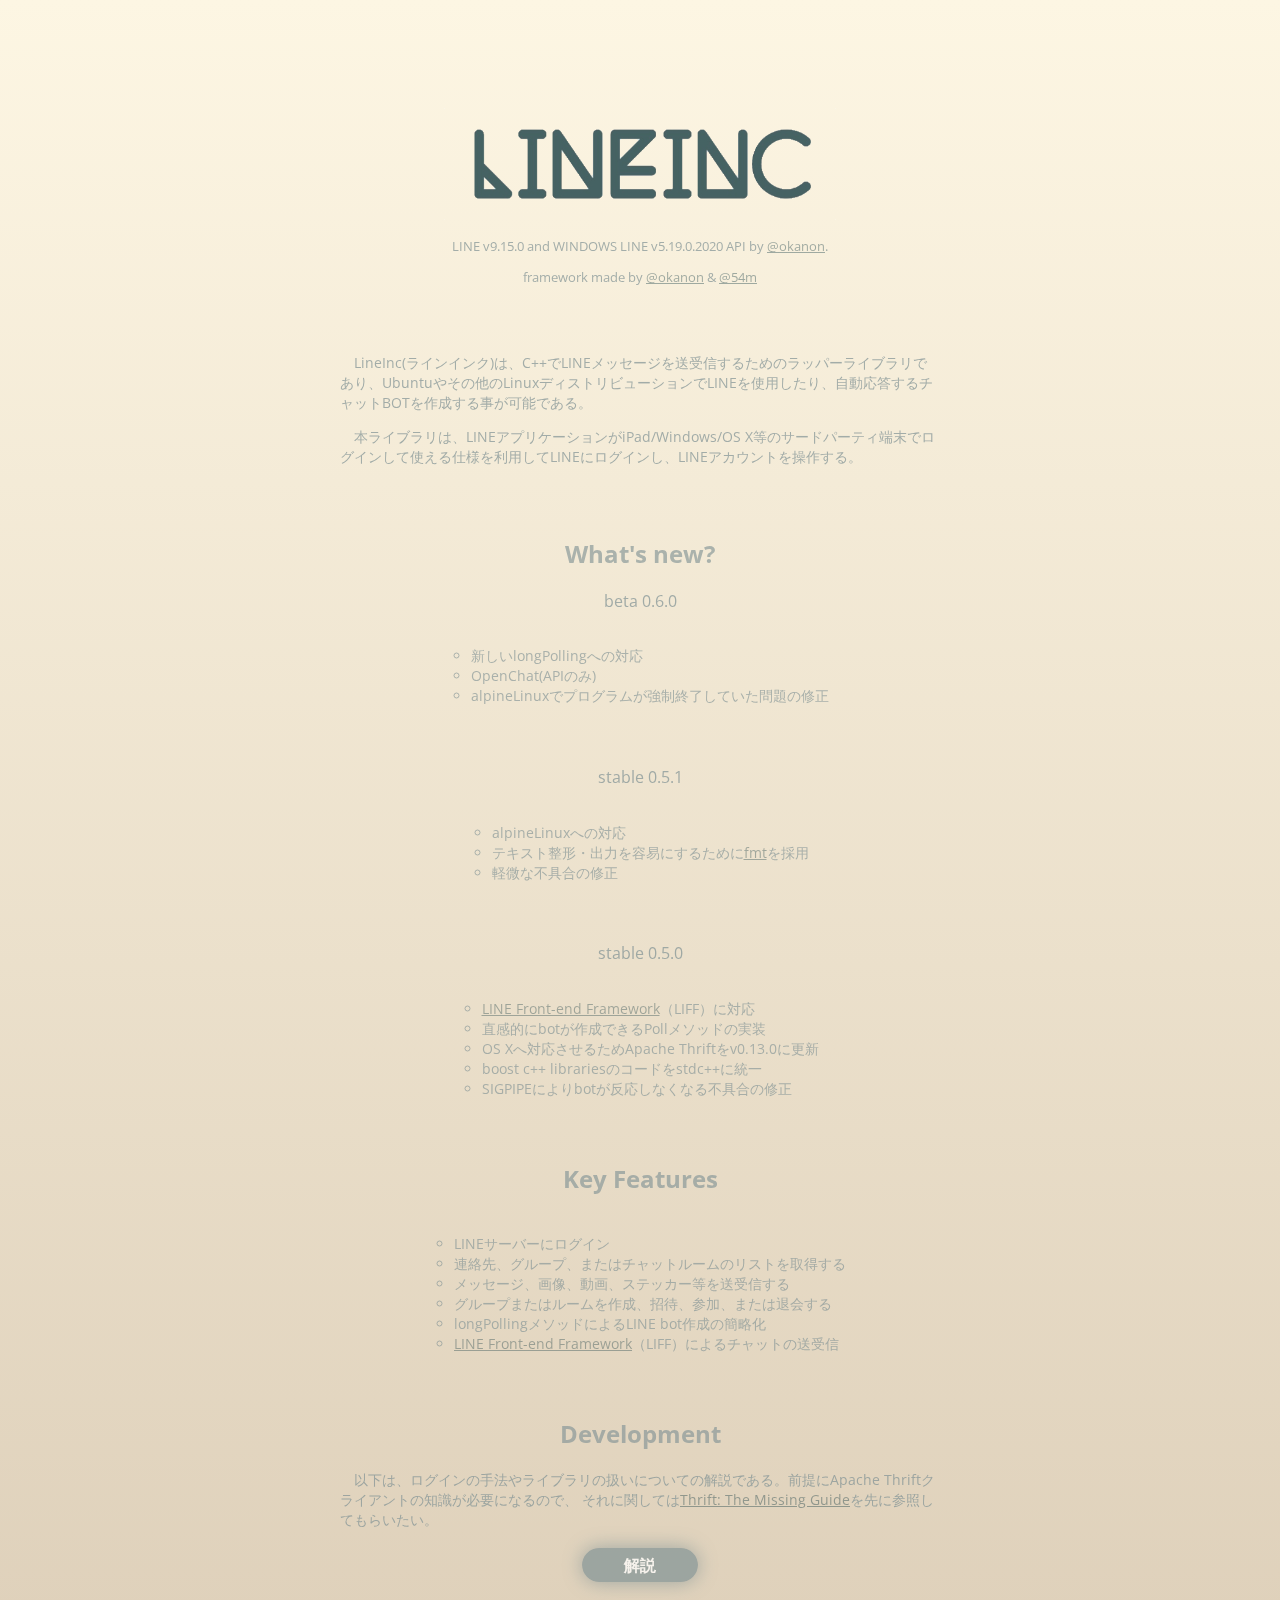
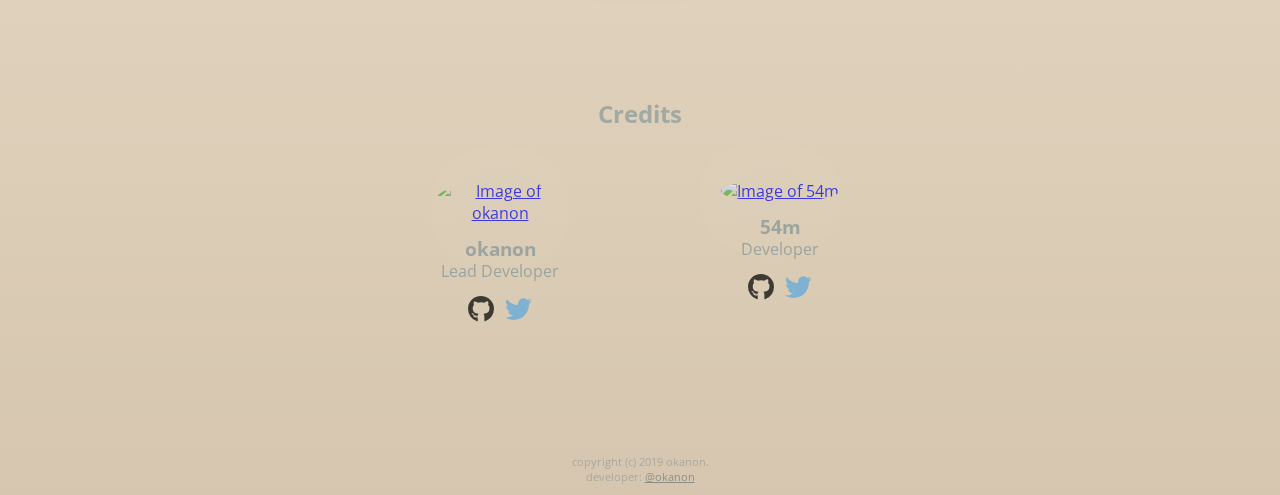
==== commit 7763883b: "Update index.html" ====
--- a/index.html
+++ b/index.html
@@ -32,7 +32,7 @@
     <h2 style="padding-top: 50px; opacity: 0.9">What's new?</h2>
     <p>beta 0.6.0</p>
     <ol class="dotted-list">
-        <li>新しいLongPollingへの対応</li>
+        <li>新しいlongPollingへの対応</li>
         <li>OpenChat(APIのみ)</li>
         <li>alpineLinuxでプログラムが強制終了していた問題の修正</li>
     </ol>
--- a/css/main.css
+++ b/css/main.css
@@ -89,6 +89,6 @@
     display: flex;
     flex-direction: row;
     justify-content: space-around;
-    width: 70px;
+    width: 75px;
     margin-top: -2px;
 }
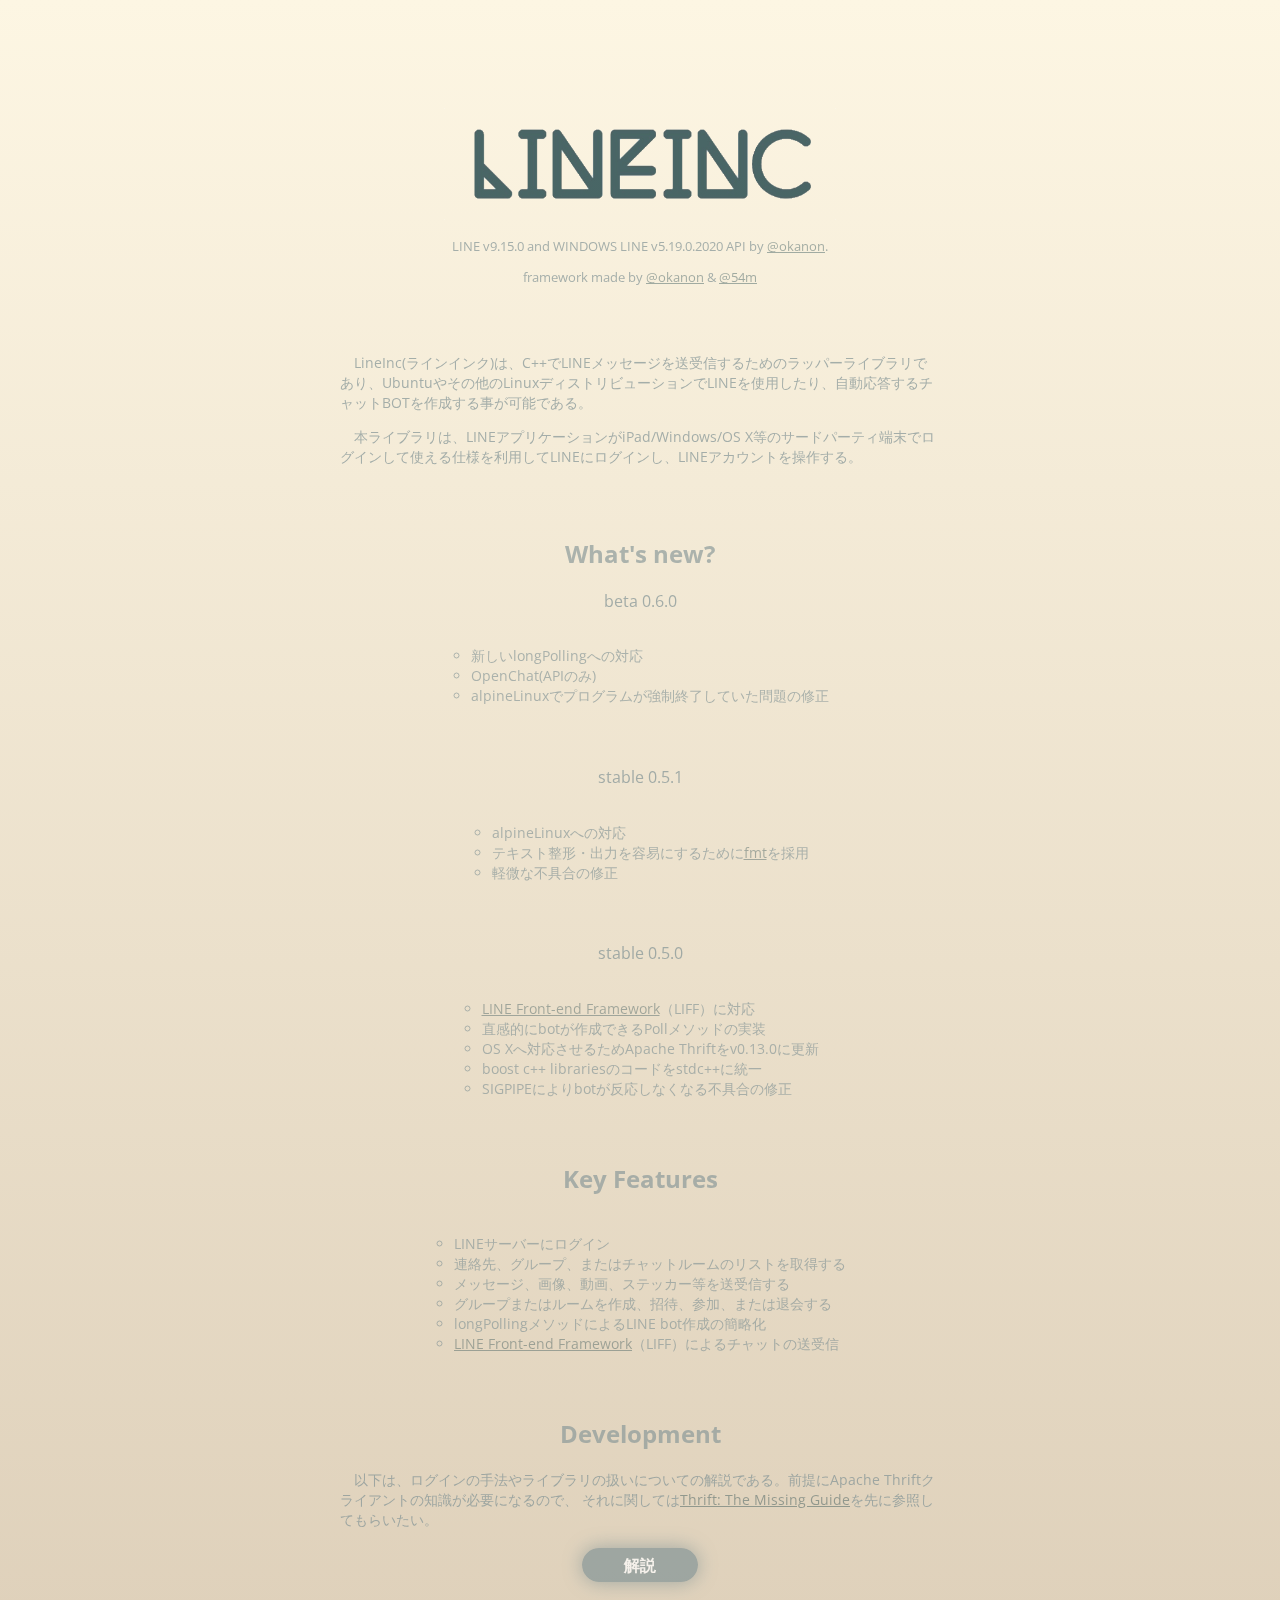
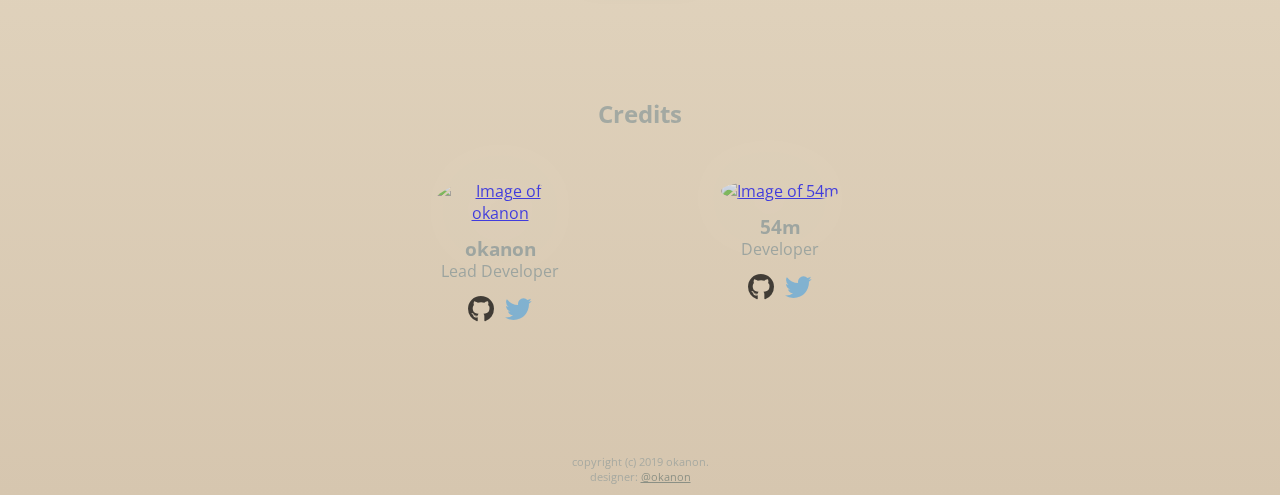
==== commit 387fb668: "Update index.html" ====
--- a/index.html
+++ b/index.html
@@ -114,7 +114,7 @@
     <footer>
         <p class="warning-message" style="padding-top: 30px;">
             copyright (c) 2019 okanon.<br>
-            developer: <a class="line-link" href="https://github.com/okanon" target="_blank">@okanon</a>
+            designer: <a class="line-link" href="https://github.com/okanon" target="_blank">@okanon</a>
         </p>
     </footer>
 
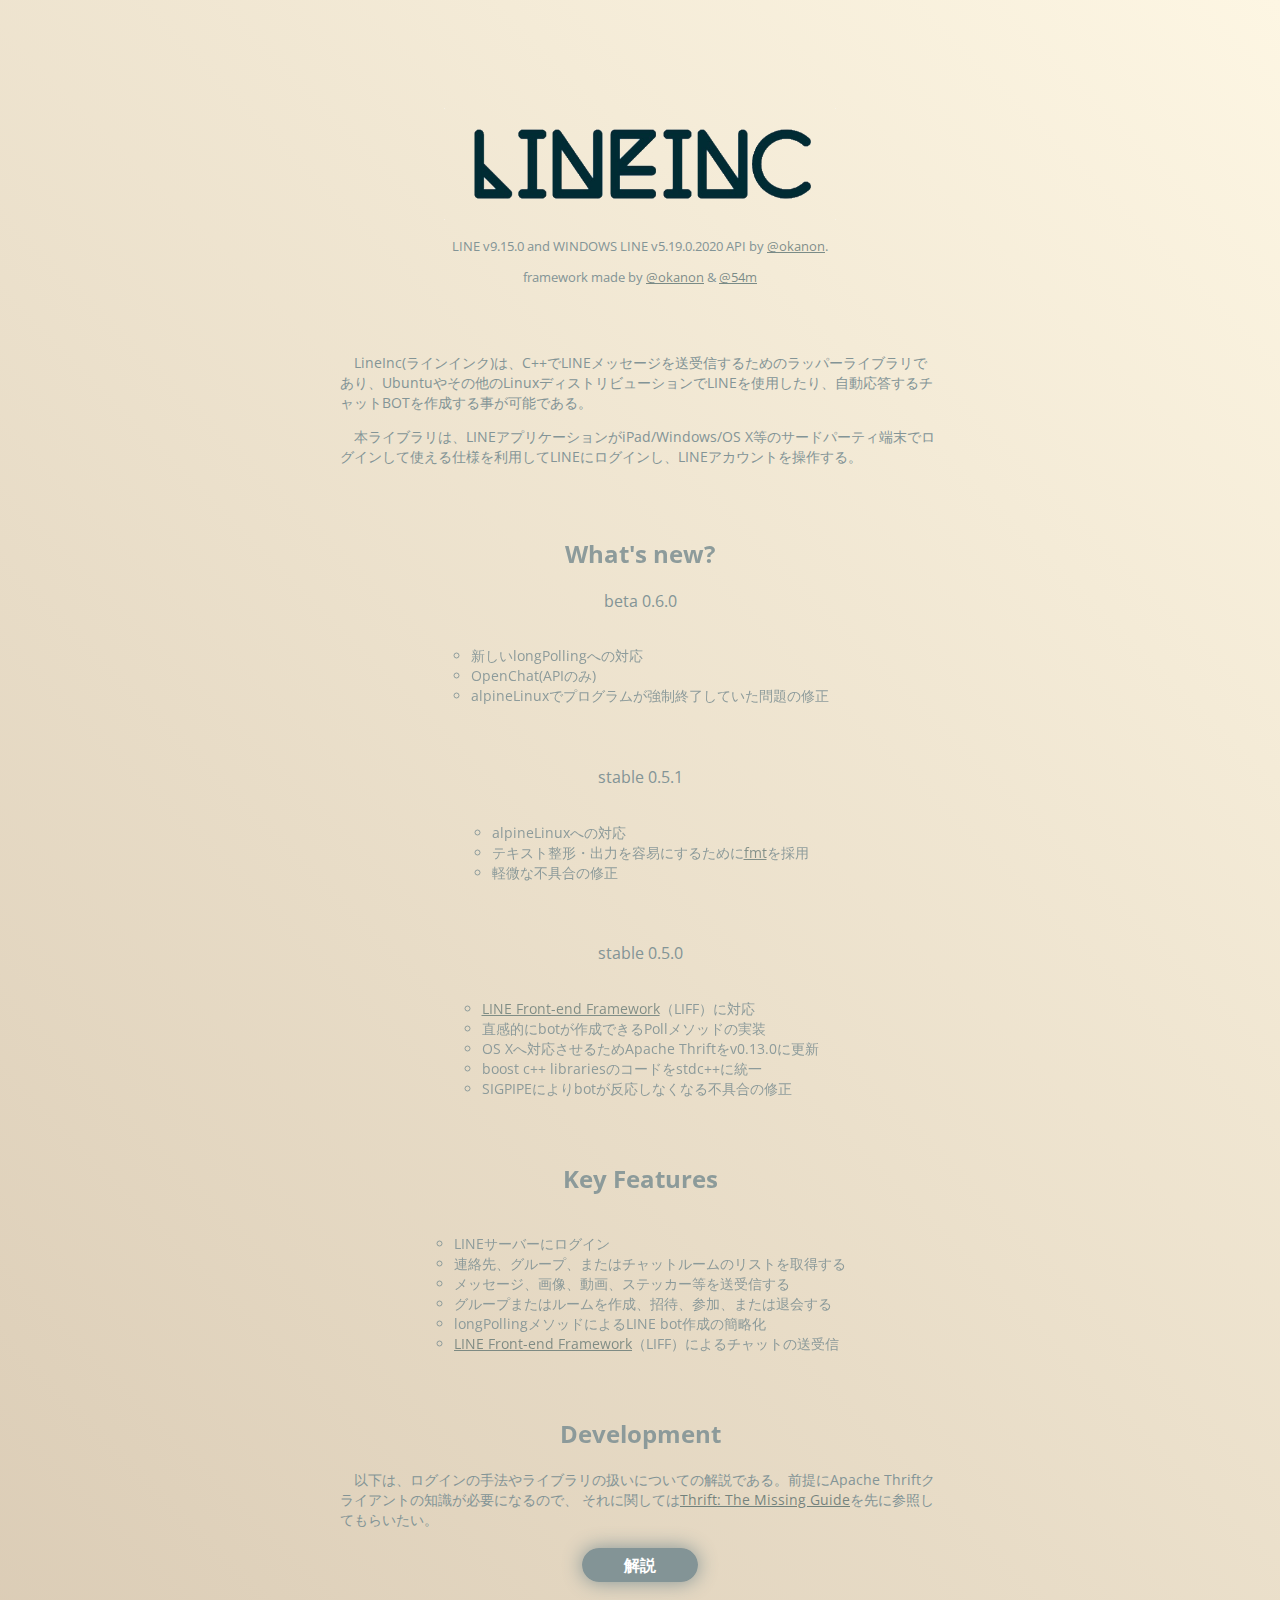
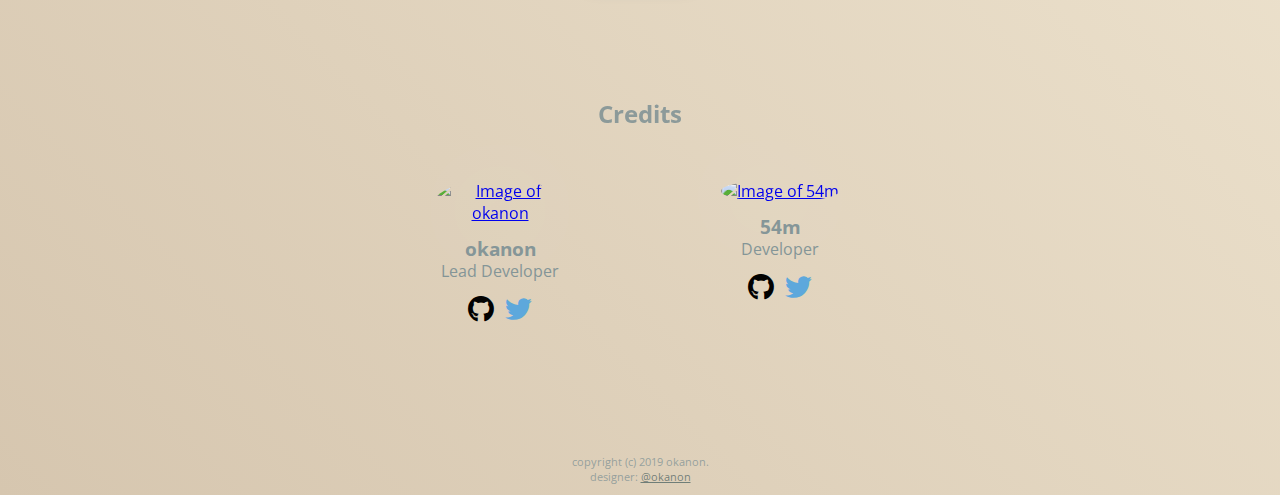
==== commit 72e8bd6a: "Update index.html" ====
--- a/index.html
+++ b/index.html
@@ -11,7 +11,6 @@
     <meta content="ja_JP" property="og:locale">
     <meta content="LineBot" name="description">
     <meta content="LineBot" property="og:description">
-    <script src="https://code.jquery.com/jquery-3.2.1.min.js"></script>
 
     <link href="css/main.css" rel="stylesheet">
     <link href="css/credits.css" rel="stylesheet">
@@ -117,11 +116,5 @@
             designer: <a class="line-link" href="https://github.com/okanon" target="_blank">@okanon</a>
         </p>
     </footer>
-
-    <script type="text/javascript">
-        $(document).ready(function () {
-            $('body').fadeIn(1200);
-        });
-    </script>
 </body>
 </html>
--- a/css/main.css
+++ b/css/main.css
@@ -4,18 +4,34 @@
     src: url(KozGoPr6N-Light.otf);
 }
 
+html {
+    min-height: 100vh;
+}
+
 body {
-    background: linear-gradient(0deg, rgb(214, 198, 175), rgb(253, 246, 227));
+    background: linear-gradient(45deg, rgb(214, 198, 175), rgb(253, 246, 227));
+    background-repeat: no-repeat;
     color: #839496;
     font-family: 'Open Sans', Meiryo, sans-serif;
     padding-top: 100px !important;
     max-width: 980px;
     margin-right: auto;
     margin-left: auto;
-    display: block;
     text-align: center !important;
-    display: none;
+    animation: fadeIn 1.2s ease 0s 1 normal;
+    -webkit-animation: fadeIn 1.2s ease 0s 1 normal;
 }
+
+@keyframes fadeIn {
+    0% {opacity: 0}
+    100% {opacity: 1}
+}
+
+@-webkit-keyframes fadeIn {
+    0% {opacity: 0}
+    100% {opacity: 1}
+}
+
 
 .ellipse-btn {
     color: white;
